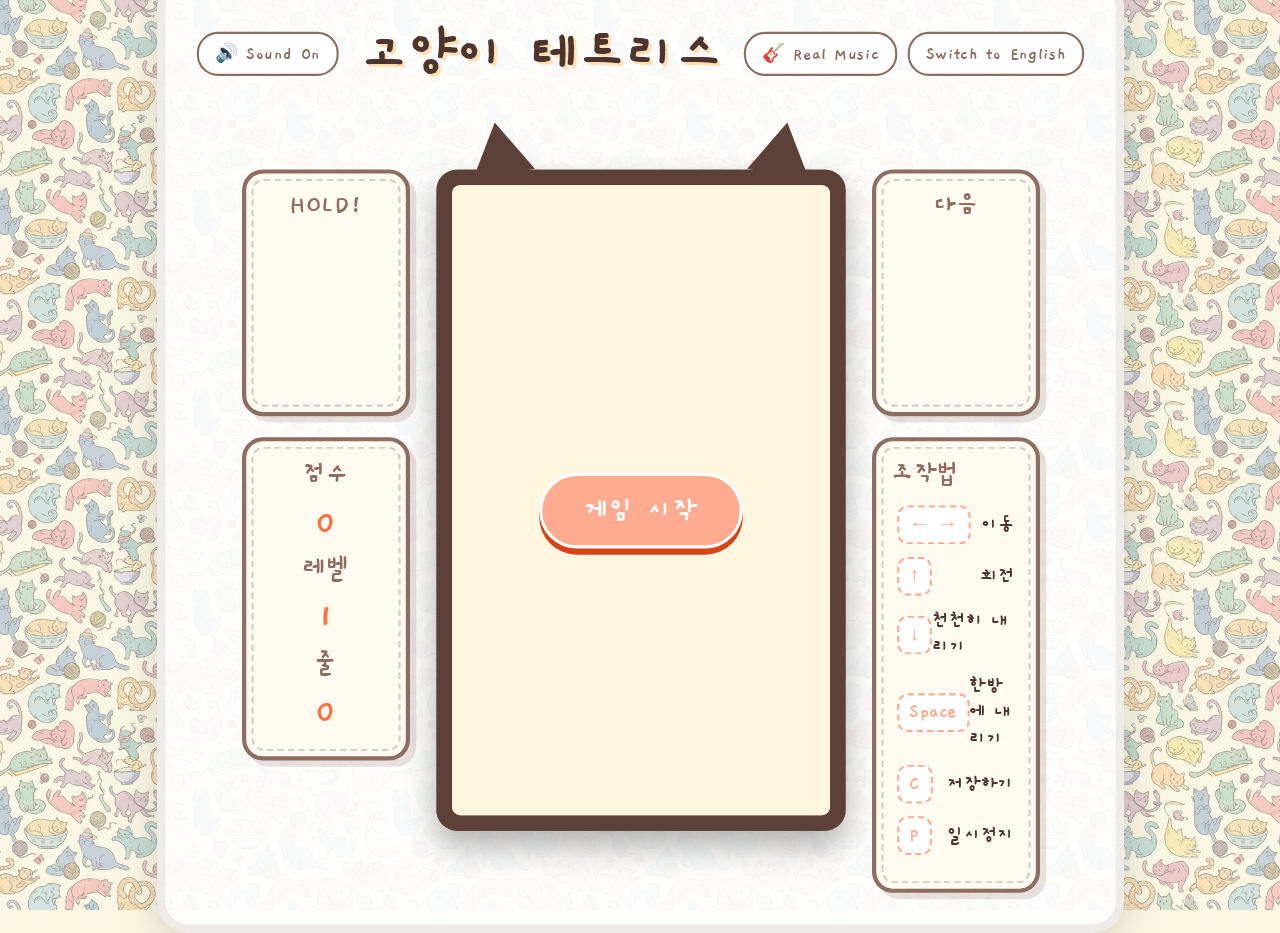
==== index.html @ 45b42c46 "Add files via upload" ====
<!DOCTYPE html>
<html lang="ko">

<head>
    <meta charset="UTF-8">
    <meta name="viewport" content="width=device-width, initial-scale=1.0">
    <title>Cat Tetris</title>
    <link rel="stylesheet" href="style.css">
    <!-- Using a cute rounded font -->
    <link href="https://fonts.googleapis.com/css2?family=Gaegu:wght@400;700&family=Outfit:wght@300;500;700&display=swap"
        rel="stylesheet">
</head>

<body>
    <div class="background-pattern"></div>

    <!-- Cats decorations -->
    <div class="cat-decoration cat-left"></div>
    <div class="cat-decoration cat-right"></div>

    <div class="game-container">
        <!-- New Header Layout for Symmetry -->
        <div class="header-row">
            <button id="sound-btn" class="icon-btn">🔊 Sound On</button>
            <header>
                <h1 id="title-text">고양이 테트리스</h1>
            </header>
            <div style="display:flex; gap:10px;">
                <button id="music-style-btn" class="icon-btn">🎸 Real Music</button>
                <button id="lang-btn" class="icon-btn">EN</button>
            </div>
        </div>

        <div class="main-layout">
            <div class="left-panel">
                <div class="wood-panel hold-panel">
                    <h3 id="label-hold">HOLD!</h3>
                    <canvas id="hold-canvas" width="150" height="150"></canvas>
                </div>

                <div class="wood-panel score-panel">
                    <h3 id="label-score">SCORE</h3>
                    <div id="score">0</div>
                    <h3 id="label-level">LEVEL</h3>
                    <div id="level">1</div>
                    <h3 id="label-lines">LINES</h3>
                    <div id="lines">0</div>
                </div>
            </div>

            <div class="game-board-container">
                <div class="cat-ears"></div>

                <!-- MASCOT CANVAS -->
                <canvas id="mascot-canvas" width="120" height="100" class="mascot-overlay"></canvas>

                <canvas id="tetris" width="360" height="600"></canvas>

                <div id="game-start" class="overlay">
                    <div class="cat-face-big"></div>
                    <button id="start-btn" class="cat-btn">GAME START</button>
                </div>

                <div id="game-over" class="overlay hidden">
                    <h2 id="game-over-title">GAME OVER</h2>
                    <p class="final-score-display">Score: <span id="final-score">0</span></p>
                    <button id="restart-btn" class="cat-btn">TRY AGAIN</button>
                </div>

                <div id="pause-screen" class="overlay hidden">
                    <h2 id="pause-title">PAUSED</h2>
                    <button id="resume-btn" class="cat-btn">RESUME</button>
                </div>
            </div>

            <div class="right-panel">
                <div class="wood-panel next-panel">
                    <h3 id="label-next">NEXT</h3>
                    <canvas id="next-canvas" width="150" height="150"></canvas>
                </div>

                <div class="wood-panel controls-info">
                    <h3 id="label-controls">CONTROLS</h3>
                    <ul>
                        <li><span>← →</span> <span id="ctrl-move">Move</span></li>
                        <li><span>↑</span> <span id="ctrl-rotate">Rotate</span></li>
                        <li><span>↓</span> <span id="ctrl-soft">Soft Drop</span></li>
                        <li><span>Space</span> <span id="ctrl-hard">Hard Drop</span></li>
                        <li><span>C</span> <span id="ctrl-hold">Hold</span></li>
                        <li><span>P</span> <span id="ctrl-pause">Pause</span></li>
                    </ul>
                </div>
            </div>
        </div>
    </div>

    <script src="literal.js"></script>
    <script src="sound.js"></script>
    <script src="mascot.js"></script>
    <script src="script.js"></script>
</body>

</html>
---- style.css ----
:root {
    --bg-color: #fdf6e3;
    --panel-bg: #fffbf0;
    --wood-border: #8d6e63;
    --text-color: #4e342e;
    --accent-color: #ffab91;
    --cat-blue: #90caf9;
    --cat-yellow: #fff59d;
    --cat-green: #a5d6a7;
}

body {
    margin: 0;
    padding: 0;
    background-color: var(--bg-color);
    color: var(--text-color);
    font-family: 'Gaegu', cursive, 'Outfit', sans-serif;
    display: flex;
    justify-content: center;
    align-items: center;
    min-height: 100vh;
    overflow: hidden;
    position: relative;
}

.background-pattern {
    position: absolute;
    top: 0;
    left: 0;
    width: 100%;
    height: 100%;
    z-index: -1;
    background-image: url('assets/cute_cat_background.png');
    background-size: 400px;
    opacity: 0.6;
}

.game-container {
    display: flex;
    flex-direction: column;
    align-items: center;
    gap: 15px;
    z-index: 10;
    background: rgba(255, 255, 255, 0.9);
    padding: 30px;
    border-radius: 30px;
    box-shadow: 0 10px 40px rgba(0, 0, 0, 0.15);
    border: 8px solid #efebe9;
    transform: scale(1.05);
}

/* --- NEW HEADER LAYOUT --- */
.header-row {
    display: flex;
    justify-content: space-between;
    align-items: center;
    width: 100%;
    margin-bottom: 60px;
    /* Increased to avoid mascot overlap */
    position: relative;
    z-index: 20;
}

header {
    margin: 0 20px;
    border-bottom: none;
}

header h1 {
    font-size: 3.5rem;
    font-weight: 700;
    margin: 0;
    color: var(--text-color);
    text-shadow: 3px 3px 0px #ffe0b2;
    white-space: nowrap;
}

.icon-btn {
    background: white;
    border: 2px solid var(--wood-border);
    color: var(--wood-border);
    padding: 8px 15px;
    border-radius: 20px;
    cursor: pointer;
    font-family: 'Gaegu', cursive;
    font-size: 1.1rem;
    font-weight: bold;
    transition: all 0.2s;
    min-width: 120px;
    text-align: center;
}

.icon-btn:hover {
    background: var(--wood-border);
    color: white;
}

.main-layout {
    display: flex;
    gap: 25px;
    align-items: flex-start;
}

.left-panel,
.right-panel {
    display: flex;
    flex-direction: column;
    gap: 20px;
    width: 160px;
}

.wood-panel {
    background: var(--panel-bg);
    border: 4px solid var(--wood-border);
    border-radius: 20px;
    padding: 15px;
    text-align: center;
    box-shadow: 6px 6px 0px rgba(141, 110, 99, 0.2);
    position: relative;
}

.wood-panel::after {
    content: '';
    position: absolute;
    top: 5px;
    left: 5px;
    right: 5px;
    bottom: 5px;
    border: 2px dashed #d7ccc8;
    border-radius: 12px;
    pointer-events: none;
}

.wood-panel h3 {
    margin: 0 0 10px 0;
    font-size: 1.6rem;
    color: var(--wood-border);
}

#score,
#level,
#lines {
    font-size: 2.2rem;
    font-weight: 700;
    margin-bottom: 5px;
    color: #ff7043;
}

.game-board-container {
    position: relative;
    padding: 15px;
    background: #5d4037;
    border-radius: 20px;
    box-shadow: 0 15px 30px rgba(0, 0, 0, 0.3);
}

.cat-ears {
    position: absolute;
    top: -45px;
    left: 10px;
    right: 10px;
    height: 50px;
    background: transparent;
    z-index: 11;
    pointer-events: none;
}

.cat-ears::before,
.cat-ears::after {
    content: '';
    position: absolute;
    bottom: 0;
    width: 0;
    height: 0;
    border-left: 30px solid transparent;
    border-right: 30px solid transparent;
    border-bottom: 50px solid #5d4037;
}

.cat-ears::before {
    left: 20px;
    transform: rotate(-10deg);
}

.cat-ears::after {
    right: 20px;
    transform: rotate(10deg);
}

.mascot-overlay {
    position: absolute;
    top: -95px;
    /* Between ears: -45 - 50 = approx -95 to peek out */
    left: 50%;
    transform: translateX(-50%);
    z-index: 10;
    pointer-events: none;
}

#tetris {
    background-color: #fff3e0;
    border-radius: 8px;
    display: block;
    box-shadow: inset 0 0 20px rgba(93, 64, 55, 0.2);
}

.overlay {
    position: absolute;
    top: 15px;
    left: 15px;
    width: 360px;
    height: 600px;
    background: rgba(255, 248, 225, 0.95);
    display: flex;
    flex-direction: column;
    justify-content: center;
    align-items: center;
    border-radius: 8px;
    z-index: 20;
    text-align: center;
}

.hidden {
    display: none;
}

.overlay h2 {
    font-size: 3rem;
    color: var(--wood-border);
    margin-bottom: 20px;
}

.cat-btn {
    background: var(--accent-color);
    border: none;
    color: white;
    padding: 15px 40px;
    font-size: 1.8rem;
    font-weight: 700;
    border-radius: 50px;
    cursor: pointer;
    transition: all 0.2s ease;
    font-family: 'Gaegu', cursive;
    box-shadow: 0 6px 0 #d84315;
    margin-top: 20px;
    border: 3px solid white;
}

.cat-btn:hover {
    transform: translateY(2px);
    box-shadow: 0 4px 0 #d84315;
    background: #ff8a65;
}

.cat-btn:active {
    transform: translateY(6px);
    box-shadow: none;
}

.controls-info {
    text-align: left;
    font-family: 'Gaegu', sans-serif;
    font-weight: bold;
    font-size: 1.2rem;
}

.controls-info ul {
    list-style: none;
    padding: 5px;
    margin: 0;
}

.controls-info li {
    margin-bottom: 12px;
    display: flex;
    justify-content: space-between;
    align-items: center;
}

.controls-info span:first-child {
    color: var(--accent-color);
    font-weight: 900;
    background: #fff;
    padding: 4px 10px;
    border-radius: 10px;
    border: 2px dashed var(--accent-color);
}

canvas {
    image-rendering: pixelated;
}
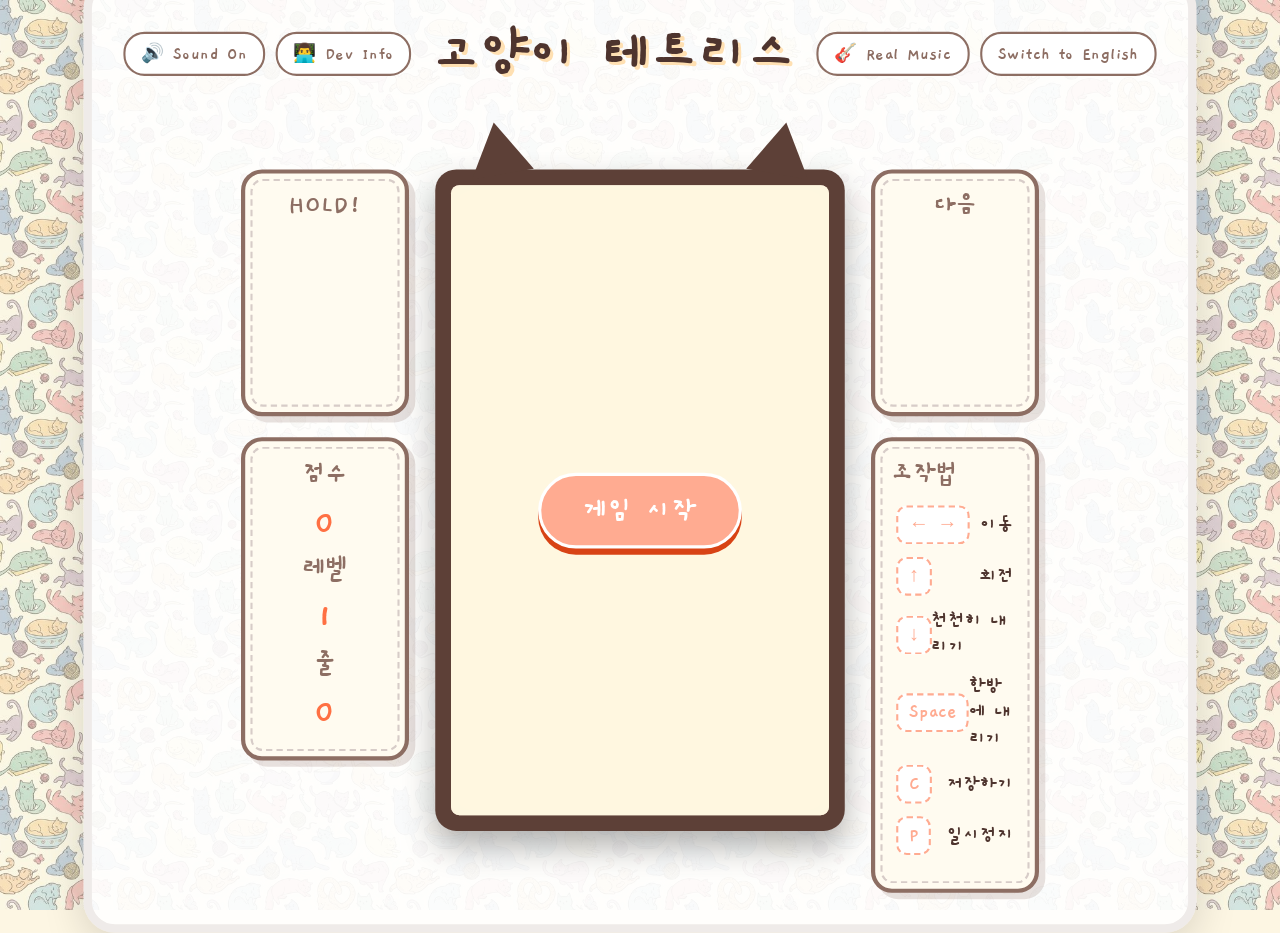
==== commit 4ec2257b: "Add files via upload" ====
--- a/index.html
+++ b/index.html
@@ -6,6 +6,7 @@
     <meta name="viewport" content="width=device-width, initial-scale=1.0">
     <title>Cat Tetris</title>
     <link rel="stylesheet" href="style.css">
+    <link rel="stylesheet" href="mobile.css">
     <!-- Using a cute rounded font -->
     <link href="https://fonts.googleapis.com/css2?family=Gaegu:wght@400;700&family=Outfit:wght@300;500;700&display=swap"
         rel="stylesheet">
@@ -21,7 +22,10 @@
     <div class="game-container">
         <!-- New Header Layout for Symmetry -->
         <div class="header-row">
-            <button id="sound-btn" class="icon-btn">🔊 Sound On</button>
+            <div style="display:flex; gap:10px;">
+                <button id="sound-btn" class="icon-btn">🔊 Sound On</button>
+                <button id="dev-info-btn" class="icon-btn">👨‍💻 Dev Info</button>
+            </div>
             <header>
                 <h1 id="title-text">고양이 테트리스</h1>
             </header>
@@ -32,72 +36,103 @@
         </div>
 
         <div class="main-layout">
-            <div class="left-panel">
-                <div class="wood-panel hold-panel">
-                    <h3 id="label-hold">HOLD!</h3>
-                    <canvas id="hold-canvas" width="150" height="150"></canvas>
-                </div>
+            <!-- ... (rest of layout) ... -->
 
-                <div class="wood-panel score-panel">
-                    <h3 id="label-score">SCORE</h3>
-                    <div id="score">0</div>
-                    <h3 id="label-level">LEVEL</h3>
-                    <div id="level">1</div>
-                    <h3 id="label-lines">LINES</h3>
-                    <div id="lines">0</div>
+            <!-- Developer Info Modal -->
+            <div id="dev-modal" class="overlay hidden">
+                <div class="modal-content">
+                    <img src="assets/two_winking_cats.png" alt="Two Winking Cats"
+                        style="max-width: 200px; margin-bottom: 20px;">
+                    <p style="font-size: 1.2rem; line-height: 1.6; color: #5d4037; font-weight: bold;">
+                        2026년 2월 어느날,<br>
+                        김태경과 권욱이 여의도에 모여<br>
+                        공부한 것을 기념하며...<br>
+                        <br>
+                        Taekyung Kim, Prof. KHU
+                    </p>
+                    <button id="close-dev-btn" class="cat-btn"
+                        style="padding: 10px 30px; font-size: 1.2rem; margin-top: 15px;">Close</button>
                 </div>
             </div>
 
-            <div class="game-board-container">
-                <div class="cat-ears"></div>
+            <div class="main-layout">
+                <div class="left-panel">
+                    <div class="wood-panel hold-panel">
+                        <h3 id="label-hold">HOLD!</h3>
+                        <canvas id="hold-canvas" width="150" height="150"></canvas>
+                    </div>
 
-                <!-- MASCOT CANVAS -->
-                <canvas id="mascot-canvas" width="120" height="100" class="mascot-overlay"></canvas>
-
-                <canvas id="tetris" width="360" height="600"></canvas>
-
-                <div id="game-start" class="overlay">
-                    <div class="cat-face-big"></div>
-                    <button id="start-btn" class="cat-btn">GAME START</button>
+                    <div class="wood-panel score-panel">
+                        <h3 id="label-score">SCORE</h3>
+                        <div id="score">0</div>
+                        <h3 id="label-level">LEVEL</h3>
+                        <div id="level">1</div>
+                        <h3 id="label-lines">LINES</h3>
+                        <div id="lines">0</div>
+                    </div>
                 </div>
 
-                <div id="game-over" class="overlay hidden">
-                    <h2 id="game-over-title">GAME OVER</h2>
-                    <p class="final-score-display">Score: <span id="final-score">0</span></p>
-                    <button id="restart-btn" class="cat-btn">TRY AGAIN</button>
+                <div class="game-board-container">
+                    <div class="cat-ears"></div>
+
+                    <!-- MASCOT CANVAS -->
+                    <canvas id="mascot-canvas" width="120" height="100" class="mascot-overlay"></canvas>
+
+                    <canvas id="tetris" width="360" height="600"></canvas>
+
+                    <div id="game-start" class="overlay">
+                        <div class="cat-face-big"></div>
+                        <button id="start-btn" class="cat-btn">GAME START</button>
+                    </div>
+
+                    <div id="game-over" class="overlay hidden">
+                        <h2 id="game-over-title">GAME OVER</h2>
+                        <p class="final-score-display">Score: <span id="final-score">0</span></p>
+                        <button id="restart-btn" class="cat-btn">TRY AGAIN</button>
+                    </div>
+
+                    <div id="pause-screen" class="overlay hidden">
+                        <h2 id="pause-title">PAUSED</h2>
+                        <button id="resume-btn" class="cat-btn">RESUME</button>
+                    </div>
+
+                    <!-- Mobile Touch Controls -->
+                    <div class="mobile-controls">
+                        <button id="btn-left" class="control-btn"><span>⬅️</span></button>
+                        <button id="btn-rotate" class="control-btn"><span>🔃</span></button>
+                        <button id="btn-right" class="control-btn"><span>➡️</span></button>
+
+                        <button id="btn-hold" class="control-btn"><span>C</span></button>
+                        <button id="btn-down" class="control-btn"><span>⬇️</span></button>
+                        <button id="btn-drop" class="control-btn"><span>🚀</span></button>
+                    </div>
                 </div>
 
-                <div id="pause-screen" class="overlay hidden">
-                    <h2 id="pause-title">PAUSED</h2>
-                    <button id="resume-btn" class="cat-btn">RESUME</button>
-                </div>
-            </div>
+                <div class="right-panel">
+                    <div class="wood-panel next-panel">
+                        <h3 id="label-next">NEXT</h3>
+                        <canvas id="next-canvas" width="150" height="150"></canvas>
+                    </div>
 
-            <div class="right-panel">
-                <div class="wood-panel next-panel">
-                    <h3 id="label-next">NEXT</h3>
-                    <canvas id="next-canvas" width="150" height="150"></canvas>
-                </div>
-
-                <div class="wood-panel controls-info">
-                    <h3 id="label-controls">CONTROLS</h3>
-                    <ul>
-                        <li><span>← →</span> <span id="ctrl-move">Move</span></li>
-                        <li><span>↑</span> <span id="ctrl-rotate">Rotate</span></li>
-                        <li><span>↓</span> <span id="ctrl-soft">Soft Drop</span></li>
-                        <li><span>Space</span> <span id="ctrl-hard">Hard Drop</span></li>
-                        <li><span>C</span> <span id="ctrl-hold">Hold</span></li>
-                        <li><span>P</span> <span id="ctrl-pause">Pause</span></li>
-                    </ul>
+                    <div class="wood-panel controls-info">
+                        <h3 id="label-controls">CONTROLS</h3>
+                        <ul>
+                            <li><span>← →</span> <span id="ctrl-move">Move</span></li>
+                            <li><span>↑</span> <span id="ctrl-rotate">Rotate</span></li>
+                            <li><span>↓</span> <span id="ctrl-soft">Soft Drop</span></li>
+                            <li><span>Space</span> <span id="ctrl-hard">Hard Drop</span></li>
+                            <li><span>C</span> <span id="ctrl-hold">Hold</span></li>
+                            <li><span>P</span> <span id="ctrl-pause">Pause</span></li>
+                        </ul>
+                    </div>
                 </div>
             </div>
         </div>
-    </div>
 
-    <script src="literal.js"></script>
-    <script src="sound.js"></script>
-    <script src="mascot.js"></script>
-    <script src="script.js"></script>
+        <script src="literal.js"></script>
+        <script src="sound.js"></script>
+        <script src="mascot.js"></script>
+        <script src="script.js"></script>
 </body>
 
 </html>
--- a/mobile.css
+++ b/mobile.css
@@ -0,0 +1,282 @@
+/* --- MOBILE RESPONSIVE STYLES --- */
+@media (max-width: 768px) {
+    body {
+        height: auto;
+        min-height: 100vh;
+        overflow-y: auto;
+        /* Allow scrolling on small screens */
+        display: block;
+        /* Remove flex centering */
+        padding: 10px;
+    }
+
+    .header-row {
+        flex-direction: row;
+        /* Horizontal row */
+        justify-content: space-between;
+        align-items: center;
+        gap: 15px;
+        margin-bottom: 20px;
+        flex-wrap: wrap;
+        /* Wrap if too small */
+    }
+
+    /* Wrap Button groups */
+    .header-row>div:nth-child(3) {
+        order: 2;
+        /* Put buttons below title if narrow? Or stack */
+    }
+
+    header {
+        order: 1;
+        flex-grow: 1;
+        text-align: center;
+    }
+
+    #sound-btn {
+        display: none;
+        /* Hide sound btn to save space? Or move it. */
+    }
+
+    /* Let's keep sound button but make it smaller (icon only) */
+
+    header h1 {
+        font-size: 2.0rem;
+        /* Compact title */
+        white-space: normal;
+    }
+
+    .main-layout {
+        flex-direction: column;
+        align-items: center;
+        width: 100%;
+        gap: 15px;
+    }
+
+    /* Panels Order: 1. Left(Stats), 2. Board, 3. Right(Next/Controls) */
+    .left-panel,
+    .right-panel {
+        flex-direction: row;
+        width: 100%;
+        justify-content: center;
+        gap: 10px;
+        order: 1;
+        /* Both panels go above? No. */
+    }
+
+    .left-panel {
+        order: 1;
+        justify-content: space-around;
+        flex-wrap: wrap;
+    }
+
+    .game-board-container {
+        order: 2;
+        width: 100%;
+        max-width: 360px;
+        margin: 5px 0;
+        padding: 10px;
+        margin-bottom: 20px;
+        /* Space for controls */
+    }
+
+    .right-panel {
+        order: 3;
+        display: none;
+        /* Hide standard right panel controls as they are keyboard based */
+        /* BUT SHOW NEXT PIECE! */
+        /* Move "Next Piece" to Left Panel area? Or create a custom mobile layout */
+        /* Let's show Next Piece in Right Panel but hide Controls List */
+    }
+
+    /* Special Handling: Move Next Panel to Left Panel area visually? */
+    /* Or keep Left Panel = Hold, Score. Right Panel displayed=flex, but only Next visible */
+
+    .right-panel {
+        display: flex;
+        /* Restore flex */
+        order: 1;
+        /* Move alongside Left Panel? */
+        /* Let's put Hold (Left), Next (Right) side by side on top */
+        /* Score below them? */
+    }
+
+    /* Let's try to put panels in a grid on top */
+    /* .left-panel contains .hold-panel, .score-panel */
+    /* .right-panel contains .next-panel, .controls-info */
+
+    /* We want: Row 1: Hold | Next. Row 2: Score. */
+
+    .left-panel .hold-panel {
+        order: 1;
+        width: 45%;
+    }
+
+    .right-panel .next-panel {
+        order: 2;
+        width: 45%;
+        display: block !important;
+    }
+
+    /* This requires moving elements in HTML or complex CSS flex logic. */
+    /* Easiest: Left Panel (Row) -> Hold, Score. Right Panel (Row) -> Next. */
+    /* Result: Hold | Score. Line break. Next. */
+    /* Better: Hold | Next. Line Break. Score. */
+
+    /* I'll use specific selectors if possible. */
+
+    .wood-panel {
+        width: 45%;
+        padding: 5px;
+    }
+
+    .score-panel {
+        width: 100%;
+        /* Full width score */
+        order: 3;
+        margin-top: 10px;
+        display: flex;
+        justify-content: space-around;
+        align-items: center;
+    }
+
+    .score-panel h3 {
+        font-size: 1.2rem;
+        margin-bottom: 0;
+        margin-right: 5px;
+    }
+
+    .score-panel div {
+        font-size: 1.5rem;
+        margin-bottom: 0;
+        display: inline-block;
+    }
+
+    /* Hide Keyboard Controls */
+    .controls-info {
+        display: none !important;
+    }
+
+    /* Adjust Canvas scaling */
+    canvas#tetris {
+        width: 100%;
+        height: auto;
+    }
+
+    .game-container {
+        transform: none !important;
+        padding: 10px;
+        width: 100%;
+        border-width: 4px;
+    }
+
+    .overlay h2 {
+        font-size: 2rem;
+    }
+
+    .mobile-controls {
+        display: grid !important;
+    }
+
+    .cat-ears {
+        top: -30px;
+        transform: scale(0.6);
+    }
+
+    .mascot-overlay {
+        top: -65px;
+        transform: translateX(-50%) scale(0.6);
+    }
+}
+
+/* Mobile Controls Styling (Hidden on Desktop) */
+.mobile-controls {
+    display: none;
+    grid-template-columns: repeat(3, 1fr);
+    grid-template-rows: auto auto;
+    gap: 8px;
+    margin-top: 15px;
+    width: 100%;
+    max-width: 340px;
+    padding-bottom: 20px;
+    /* Safe area */
+}
+
+.control-btn {
+    background: var(--panel-bg);
+    border: 3px solid var(--wood-border);
+    border-radius: 12px;
+    /* Smaller radius */
+    color: var(--wood-border);
+    font-size: 1.4rem;
+    padding: 15px 0;
+    font-family: 'Gaegu', cursive;
+    font-weight: bold;
+    cursor: pointer;
+    box-shadow: 0 4px 0 #8d6e63;
+    display: flex;
+    justify-content: center;
+    align-items: center;
+    touch-action: manipulation;
+    user-select: none;
+    -webkit-user-select: none;
+    /* No select */
+    -webkit-tap-highlight-color: transparent;
+}
+
+.control-btn:active {
+    transform: translateY(4px);
+    box-shadow: none;
+    background: #ffccbc;
+}
+
+/* Specific Layout */
+/* Grid: 3 cols. */
+/* Row 1: Left, Rotate, Right */
+/* Row 2: Hold, Down, Drop */
+
+#btn-left {
+    grid-column: 1;
+    grid-row: 1;
+}
+
+#btn-rotate {
+    grid-column: 2;
+    grid-row: 1;
+    background: #fff9c4;
+}
+
+/* Yellow for rotate */
+#btn-right {
+    grid-column: 3;
+    grid-row: 1;
+}
+
+#btn-hold {
+    grid-column: 1;
+    grid-row: 2;
+    background: #e1bee7;
+}
+
+/* Purple for hold */
+#btn-down {
+    grid-column: 2;
+    grid-row: 2;
+}
+
+#btn-drop {
+    grid-column: 3;
+    grid-row: 2;
+    background: #ffab91;
+    color: white;
+    border-color: #d84315;
+    box-shadow: 0 4px 0 #bf360c;
+}
+
+/* Red for Drop */
+
+/* Make icons bigger */
+.control-btn span {
+    pointer-events: none;
+    font-size: 1.8rem;
+}
